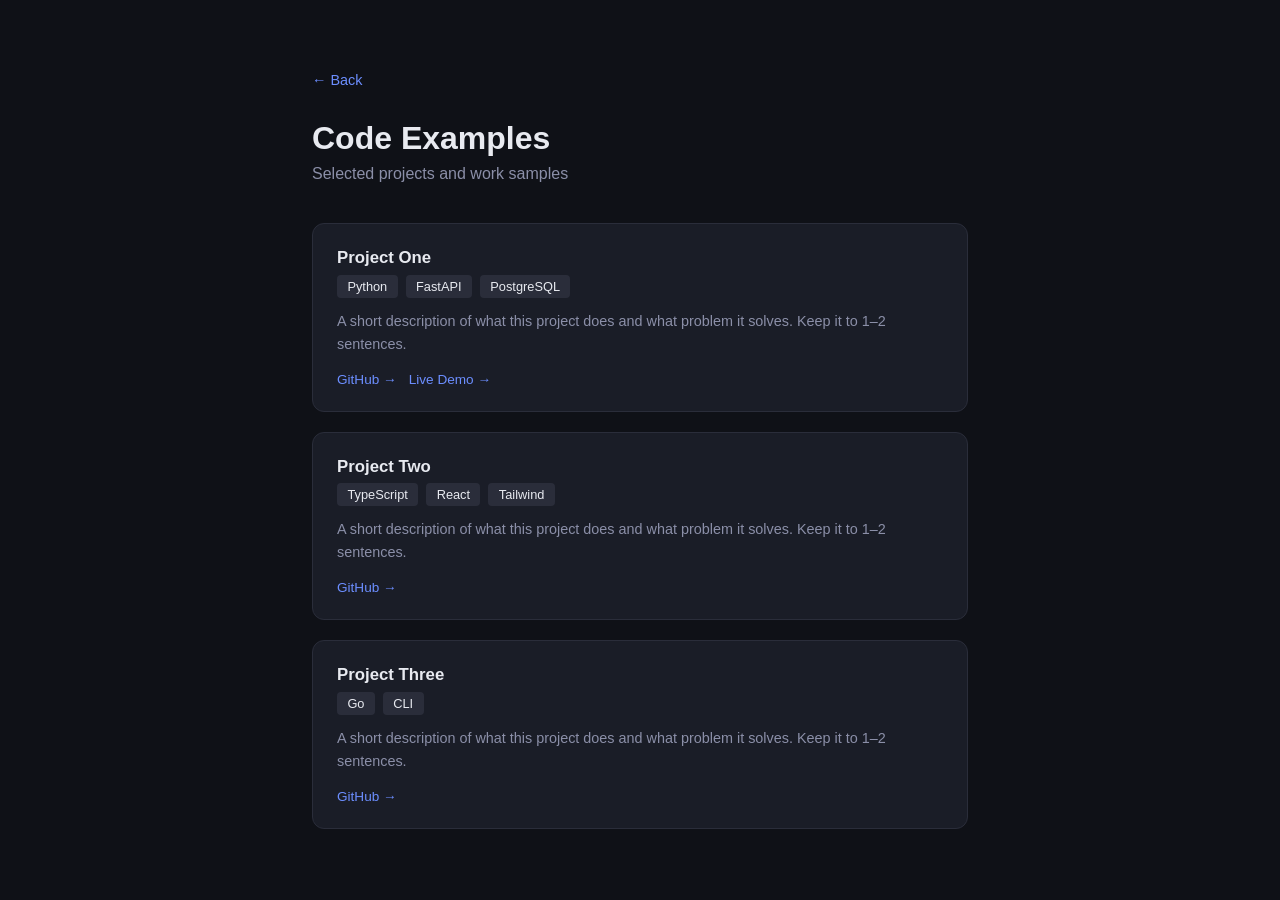
==== projects.html @ 5e96f5df "Initial GitHub Pages landing zone site" ====
<!DOCTYPE html>
<html lang="en">
<head>
  <meta charset="UTF-8" />
  <meta name="viewport" content="width=device-width, initial-scale=1.0" />
  <title>Projects – Emily</title>
  <link rel="stylesheet" href="style.css" />
</head>
<body>
  <div class="page">
    <a class="back" href="index.html">← Back</a>

    <h1>Code Examples</h1>
    <p class="subtitle">Selected projects and work samples</p>

    <div class="project-grid">
      <div class="project-card">
        <h3>Project One</h3>
        <div class="tags" style="margin-bottom: 0.75rem;">
          <span class="tag">Python</span>
          <span class="tag">FastAPI</span>
          <span class="tag">PostgreSQL</span>
        </div>
        <p>A short description of what this project does and what problem it solves. Keep it to 1–2 sentences.</p>
        <div class="project-links">
          <a href="https://github.com/emily/project-one" target="_blank" rel="noopener">GitHub →</a>
          <a href="#" target="_blank" rel="noopener">Live Demo →</a>
        </div>
      </div>

      <div class="project-card">
        <h3>Project Two</h3>
        <div class="tags" style="margin-bottom: 0.75rem;">
          <span class="tag">TypeScript</span>
          <span class="tag">React</span>
          <span class="tag">Tailwind</span>
        </div>
        <p>A short description of what this project does and what problem it solves. Keep it to 1–2 sentences.</p>
        <div class="project-links">
          <a href="https://github.com/emily/project-two" target="_blank" rel="noopener">GitHub →</a>
        </div>
      </div>

      <div class="project-card">
        <h3>Project Three</h3>
        <div class="tags" style="margin-bottom: 0.75rem;">
          <span class="tag">Go</span>
          <span class="tag">CLI</span>
        </div>
        <p>A short description of what this project does and what problem it solves. Keep it to 1–2 sentences.</p>
        <div class="project-links">
          <a href="https://github.com/emily/project-three" target="_blank" rel="noopener">GitHub →</a>
        </div>
      </div>
    </div>
  </div>
</body>
</html>
---- style.css ----
*, *::before, *::after {
  box-sizing: border-box;
  margin: 0;
  padding: 0;
}

:root {
  --bg: #0f1117;
  --surface: #1a1d27;
  --border: #2a2d3a;
  --accent: #6c8eff;
  --accent-hover: #8aa3ff;
  --text: #e8eaf0;
  --muted: #8b8fa8;
  --radius: 12px;
}

body {
  background: var(--bg);
  color: var(--text);
  font-family: -apple-system, BlinkMacSystemFont, "Segoe UI", sans-serif;
  min-height: 100vh;
  display: flex;
  align-items: center;
  justify-content: center;
  padding: 2rem;
}

main {
  max-width: 720px;
  width: 100%;
}

header {
  text-align: center;
  margin-bottom: 3rem;
}

header h1 {
  font-size: clamp(2.5rem, 6vw, 4rem);
  font-weight: 700;
  letter-spacing: -0.03em;
  background: linear-gradient(135deg, var(--text), var(--accent));
  -webkit-background-clip: text;
  -webkit-text-fill-color: transparent;
  background-clip: text;
}

.tagline {
  margin-top: 0.5rem;
  color: var(--muted);
  font-size: 1.1rem;
}

.cards {
  display: grid;
  grid-template-columns: repeat(auto-fit, minmax(180px, 1fr));
  gap: 1.25rem;
}

.card {
  background: var(--surface);
  border: 1px solid var(--border);
  border-radius: var(--radius);
  padding: 1.75rem 1.5rem;
  text-decoration: none;
  color: inherit;
  transition: border-color 0.2s, transform 0.2s, box-shadow 0.2s;
  display: flex;
  flex-direction: column;
  gap: 0.5rem;
}

.card:hover {
  border-color: var(--accent);
  transform: translateY(-3px);
  box-shadow: 0 8px 24px rgba(108, 142, 255, 0.12);
}

.card .icon {
  font-size: 1.75rem;
  line-height: 1;
}

.card h2 {
  font-size: 1.1rem;
  font-weight: 600;
  margin-top: 0.25rem;
}

.card p {
  font-size: 0.875rem;
  color: var(--muted);
  line-height: 1.5;
}

/* Shared page styles */
.page {
  max-width: 720px;
  margin: 0 auto;
  padding: 2rem;
}

.back {
  display: inline-flex;
  align-items: center;
  gap: 0.4rem;
  color: var(--accent);
  text-decoration: none;
  font-size: 0.9rem;
  margin-bottom: 2rem;
}

.back:hover { color: var(--accent-hover); }

.page h1 {
  font-size: 2rem;
  margin-bottom: 0.5rem;
}

.page .subtitle {
  color: var(--muted);
  margin-bottom: 2.5rem;
}

/* Resume styles */
.section {
  margin-bottom: 2.5rem;
}

.section h2 {
  font-size: 0.75rem;
  text-transform: uppercase;
  letter-spacing: 0.1em;
  color: var(--accent);
  margin-bottom: 1rem;
  padding-bottom: 0.5rem;
  border-bottom: 1px solid var(--border);
}

.entry {
  margin-bottom: 1.25rem;
}

.entry-header {
  display: flex;
  justify-content: space-between;
  align-items: baseline;
  flex-wrap: wrap;
  gap: 0.25rem;
}

.entry h3 {
  font-size: 1rem;
  font-weight: 600;
}

.entry .date {
  font-size: 0.8rem;
  color: var(--muted);
}

.entry .org {
  color: var(--muted);
  font-size: 0.9rem;
  margin-bottom: 0.4rem;
}

.entry ul {
  padding-left: 1.25rem;
  font-size: 0.9rem;
  line-height: 1.7;
  color: var(--muted);
}

.tags {
  display: flex;
  flex-wrap: wrap;
  gap: 0.5rem;
}

.tag {
  background: var(--border);
  border-radius: 4px;
  padding: 0.25rem 0.65rem;
  font-size: 0.8rem;
  color: var(--text);
}

/* Projects styles */
.project-grid {
  display: grid;
  gap: 1.25rem;
}

.project-card {
  background: var(--surface);
  border: 1px solid var(--border);
  border-radius: var(--radius);
  padding: 1.5rem;
}

.project-card h3 {
  font-size: 1.05rem;
  margin-bottom: 0.4rem;
}

.project-card p {
  color: var(--muted);
  font-size: 0.9rem;
  line-height: 1.6;
  margin-bottom: 1rem;
}

.project-links {
  display: flex;
  gap: 0.75rem;
}

.project-links a {
  color: var(--accent);
  text-decoration: none;
  font-size: 0.85rem;
}

.project-links a:hover { color: var(--accent-hover); }
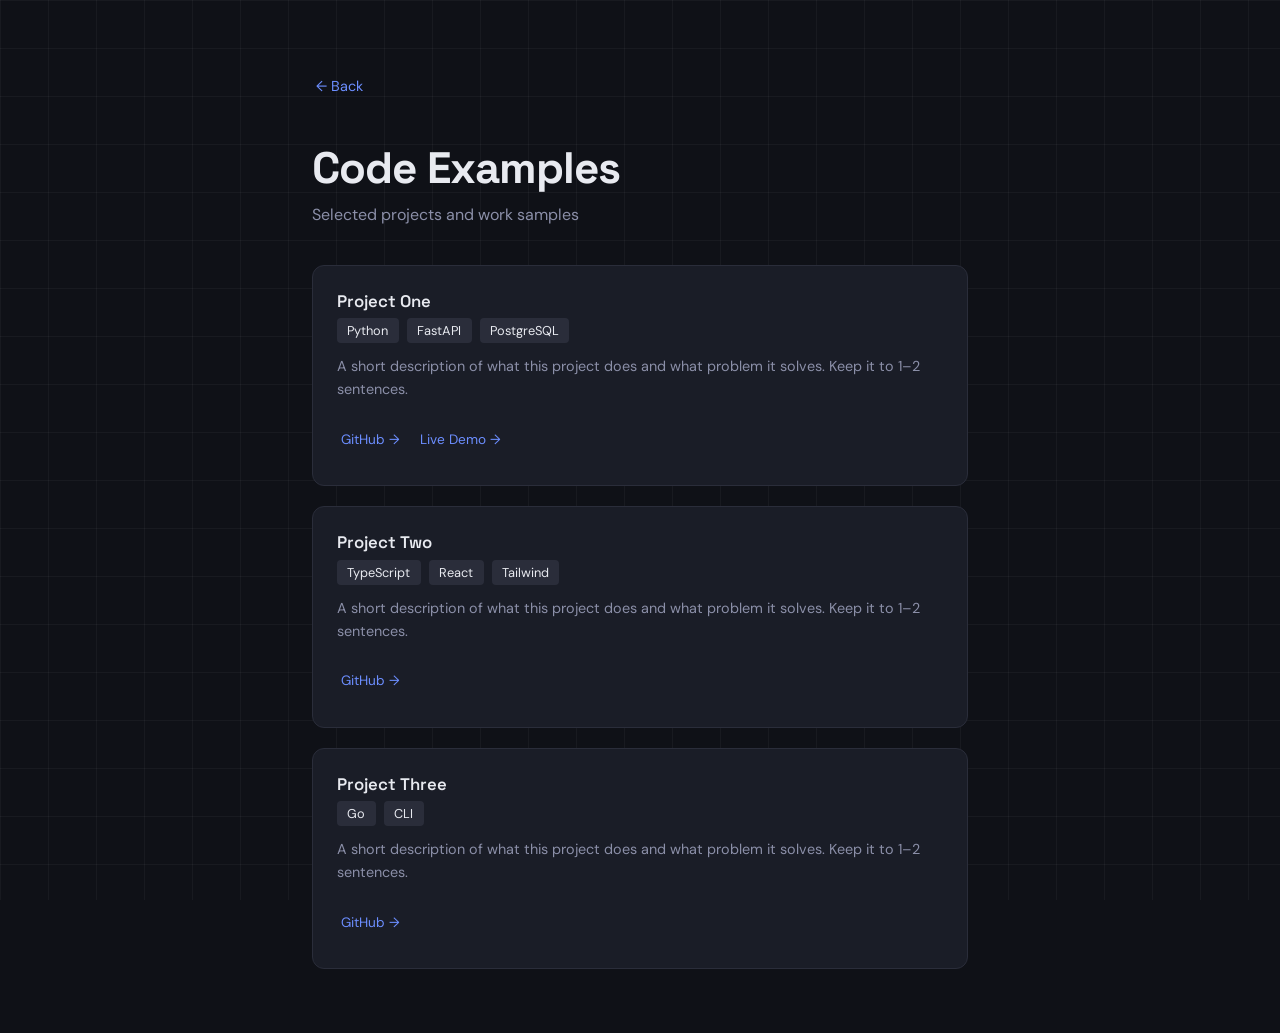
==== commit fccd5933: "Add GitHub Actions workflow for deployment, enhance HTML metadata, and update styles - Created deplo" ====
--- a/projects.html
+++ b/projects.html
@@ -3,20 +3,24 @@
 <head>
   <meta charset="UTF-8" />
   <meta name="viewport" content="width=device-width, initial-scale=1.0" />
-  <title>Projects – Emily</title>
+  <title>Projects – Emily S. Burch</title>
+  <meta name="description" content="Code examples and selected projects by Emily S. Burch — software engineer." />
+  <link rel="icon" href="data:image/svg+xml,<svg xmlns='http://www.w3.org/2000/svg' viewBox='0 0 32 32'><rect width='32' height='32' rx='6' fill='%230f1117'/><text x='16' y='23' text-anchor='middle' font-family='system-ui,sans-serif' font-size='19' font-weight='700' fill='%236c8eff'>E</text></svg>" />
+  <link rel="preconnect" href="https://fonts.googleapis.com" />
+  <link rel="preconnect" href="https://fonts.gstatic.com" crossorigin />
   <link rel="stylesheet" href="style.css" />
 </head>
 <body>
-  <div class="page">
-    <a class="back" href="index.html">← Back</a>
+  <main class="page">
+    <a class="back" href="index.html" aria-label="Back to home">← Back</a>
 
     <h1>Code Examples</h1>
     <p class="subtitle">Selected projects and work samples</p>
 
     <div class="project-grid">
       <div class="project-card">
-        <h3>Project One</h3>
-        <div class="tags" style="margin-bottom: 0.75rem;">
+        <h2>Project One</h2>
+        <div class="tags">
           <span class="tag">Python</span>
           <span class="tag">FastAPI</span>
           <span class="tag">PostgreSQL</span>
@@ -29,8 +33,8 @@
       </div>
 
       <div class="project-card">
-        <h3>Project Two</h3>
-        <div class="tags" style="margin-bottom: 0.75rem;">
+        <h2>Project Two</h2>
+        <div class="tags">
           <span class="tag">TypeScript</span>
           <span class="tag">React</span>
           <span class="tag">Tailwind</span>
@@ -42,8 +46,8 @@
       </div>
 
       <div class="project-card">
-        <h3>Project Three</h3>
-        <div class="tags" style="margin-bottom: 0.75rem;">
+        <h2>Project Three</h2>
+        <div class="tags">
           <span class="tag">Go</span>
           <span class="tag">CLI</span>
         </div>
@@ -53,6 +57,6 @@
         </div>
       </div>
     </div>
-  </div>
+  </main>
 </body>
 </html>
--- a/style.css
+++ b/style.css
@@ -1,24 +1,42 @@
+@import url('https://fonts.googleapis.com/css2?family=Space+Grotesk:wght@400;600;700&family=DM+Sans:wght@400;500&display=swap');
+
 *, *::before, *::after {
   box-sizing: border-box;
   margin: 0;
   padding: 0;
 }
 
+@keyframes fade-up {
+  from { opacity: 0; transform: translateY(10px); }
+  to   { opacity: 1; transform: translateY(0); }
+}
+
+/* Focus indicators — visible for all keyboard/assistive-tech users */
+:focus-visible {
+  outline: 2px solid var(--accent);
+  outline-offset: 3px;
+  border-radius: var(--radius-sm);
+}
+
 :root {
+  --font-heading: 'Space Grotesk', sans-serif;
+  --font-body: 'DM Sans', sans-serif;
   --bg: #0f1117;
   --surface: #1a1d27;
   --border: #2a2d3a;
   --accent: #6c8eff;
   --accent-hover: #8aa3ff;
+  --accent-glow: rgba(108, 142, 255, 0.12);
   --text: #e8eaf0;
   --muted: #8b8fa8;
   --radius: 12px;
+  --radius-sm: 4px;
 }
 
 body {
   background: var(--bg);
   color: var(--text);
-  font-family: -apple-system, BlinkMacSystemFont, "Segoe UI", sans-serif;
+  font-family: var(--font-body);
   min-height: 100vh;
   display: flex;
   align-items: center;
@@ -26,9 +44,23 @@
   padding: 2rem;
 }
 
+/* Subtle technical grid — adds depth without decoration */
+body::before {
+  content: '';
+  position: fixed;
+  inset: 0;
+  background-image:
+    linear-gradient(rgba(255, 255, 255, 0.04) 1px, transparent 1px),
+    linear-gradient(90deg, rgba(255, 255, 255, 0.04) 1px, transparent 1px);
+  background-size: 48px 48px;
+  pointer-events: none;
+  z-index: -1;
+}
+
 main {
   max-width: 720px;
   width: 100%;
+  animation: fade-up 0.45s cubic-bezier(0.25, 1, 0.5, 1) both;
 }
 
 header {
@@ -37,19 +69,22 @@
 }
 
 header h1 {
-  font-size: clamp(2.5rem, 6vw, 4rem);
+  font-family: var(--font-heading);
+  font-size: clamp(4rem, 12vw, 8rem);
   font-weight: 700;
-  letter-spacing: -0.03em;
-  background: linear-gradient(135deg, var(--text), var(--accent));
-  -webkit-background-clip: text;
-  -webkit-text-fill-color: transparent;
-  background-clip: text;
-}
-
+  letter-spacing: -0.04em;
+  line-height: 1;
+}
+
+/* Index styles */
 .tagline {
-  margin-top: 0.5rem;
-  color: var(--muted);
-  font-size: 1.1rem;
+  margin-top: 0.75rem;
+  color: var(--muted);
+  font-family: var(--font-heading);
+  font-size: 0.8rem;
+  font-weight: 400;
+  text-transform: uppercase;
+  letter-spacing: 0.18em;
 }
 
 .cards {
@@ -71,10 +106,21 @@
   gap: 0.5rem;
 }
 
-.card:hover {
+.card:hover,
+.card:focus-visible {
   border-color: var(--accent);
   transform: translateY(-3px);
-  box-shadow: 0 8px 24px rgba(108, 142, 255, 0.12);
+  box-shadow: 0 8px 24px var(--accent-glow);
+}
+
+.card:active {
+  transform: translateY(-1px);
+  box-shadow: 0 3px 10px var(--accent-glow);
+  transition-duration: 0.1s;
+}
+
+.card:focus-visible {
+  outline-offset: 2px;
 }
 
 .card .icon {
@@ -83,6 +129,7 @@
 }
 
 .card h2 {
+  font-family: var(--font-heading);
   font-size: 1.1rem;
   font-weight: 600;
   margin-top: 0.25rem;
@@ -99,6 +146,7 @@
   max-width: 720px;
   margin: 0 auto;
   padding: 2rem;
+  align-self: flex-start; /* Anchor to top; don't float on tall viewports */
 }
 
 .back {
@@ -109,12 +157,21 @@
   text-decoration: none;
   font-size: 0.9rem;
   margin-bottom: 2rem;
-}
-
-.back:hover { color: var(--accent-hover); }
+  min-height: 44px;
+  padding-inline: 0.25rem;
+  transition: color 0.2s, transform 0.2s;
+}
+
+.back:hover {
+  color: var(--accent-hover);
+  transform: translateX(-3px);
+}
 
 .page h1 {
-  font-size: 2rem;
+  font-family: var(--font-heading);
+  font-size: clamp(2rem, 4vw, 2.75rem);
+  font-weight: 700;
+  letter-spacing: -0.02em;
   margin-bottom: 0.5rem;
 }
 
@@ -123,13 +180,49 @@
   margin-bottom: 2.5rem;
 }
 
+.page .subtitle a {
+  color: var(--accent);
+  text-decoration: none;
+  transition: color 0.2s;
+}
+
+.page .subtitle a:hover {
+  color: var(--accent-hover);
+}
+
 /* Resume styles */
+.section-body {
+  font-size: 0.95rem;
+  line-height: 1.7;
+  color: var(--muted);
+  overflow-wrap: break-word;
+}
+
+.skill-list {
+  display: flex;
+  flex-direction: column;
+  gap: 0.6rem;
+}
+
+.skill-row {
+  display: flex;
+  gap: 0.75rem;
+  flex-wrap: wrap;
+  align-items: baseline;
+}
+
+.skill-label {
+  font-size: 0.85rem;
+  color: var(--muted);
+  min-width: 200px;
+}
+
 .section {
   margin-bottom: 2.5rem;
 }
 
 .section h2 {
-  font-size: 0.75rem;
+  font-size: 0.8rem;
   text-transform: uppercase;
   letter-spacing: 0.1em;
   color: var(--accent);
@@ -171,6 +264,7 @@
   font-size: 0.9rem;
   line-height: 1.7;
   color: var(--muted);
+  overflow-wrap: break-word;
 }
 
 .tags {
@@ -181,7 +275,7 @@
 
 .tag {
   background: var(--border);
-  border-radius: 4px;
+  border-radius: var(--radius-sm);
   padding: 0.25rem 0.65rem;
   font-size: 0.8rem;
   color: var(--text);
@@ -198,11 +292,22 @@
   border: 1px solid var(--border);
   border-radius: var(--radius);
   padding: 1.5rem;
-}
-
-.project-card h3 {
+  transition: border-color 0.2s;
+}
+
+.project-card:hover {
+  border-color: var(--muted);
+}
+
+.project-card h2 {
+  font-family: var(--font-heading);
   font-size: 1.05rem;
+  font-weight: 600;
   margin-bottom: 0.4rem;
+}
+
+.project-card .tags {
+  margin-bottom: 0.75rem;
 }
 
 .project-card p {
@@ -210,6 +315,7 @@
   font-size: 0.9rem;
   line-height: 1.6;
   margin-bottom: 1rem;
+  overflow-wrap: break-word;
 }
 
 .project-links {
@@ -221,6 +327,115 @@
   color: var(--accent);
   text-decoration: none;
   font-size: 0.85rem;
+  padding: 0.5rem 0.25rem;
+  min-height: 44px;
+  display: inline-flex;
+  align-items: center;
+  transition: color 0.2s;
 }
 
 .project-links a:hover { color: var(--accent-hover); }
+
+/* Respect reduced-motion preference */
+@media (prefers-reduced-motion: reduce) {
+  main {
+    animation: none;
+  }
+
+  .card {
+    transition: border-color 0.2s;
+  }
+
+  .card:hover,
+  .card:focus-visible {
+    transform: none;
+  }
+
+  .card:active {
+    transform: none;
+  }
+
+  .back:hover {
+    transform: none;
+  }
+}
+
+/* Mobile — tighten spacing once content naturally fills narrow viewports */
+@media (max-width: 560px) {
+  body {
+    padding: 1.25rem;
+  }
+
+  .page {
+    padding: 1.25rem;
+  }
+
+  .skill-label {
+    min-width: 130px;
+    font-size: 0.8rem;
+  }
+}
+
+/* Print — resume should be readable on paper */
+@media print {
+  :root {
+    --bg: white;
+    --surface: white;
+    --border: #ccc;
+    --text: #111;
+    --muted: #444;
+    --accent: #333;
+    --accent-hover: #333;
+  }
+
+  body {
+    display: block;
+    padding: 0;
+    min-height: auto;
+    font-size: 10.5pt;
+    background: white;
+    color: #111;
+  }
+
+  body::before {
+    display: none;
+  }
+
+  .page {
+    max-width: none;
+    padding: 0.6in 0.75in;
+    margin: 0;
+  }
+
+  .back {
+    display: none;
+  }
+
+  /* Remove decorative chrome */
+  .card,
+  .project-card {
+    box-shadow: none;
+    border-color: #ddd;
+  }
+
+  /* Avoid splitting entries across pages */
+  .entry {
+    break-inside: avoid;
+  }
+
+  .section {
+    break-inside: avoid;
+  }
+
+  /* Links: show href for external links, suppress for tel/mailto */
+  a[href^="http"]::after {
+    content: " (" attr(href) ")";
+    font-size: 0.8em;
+    color: #555;
+  }
+
+  a[href^="tel"]::after,
+  a[href^="mailto"]::after {
+    content: none;
+  }
+}
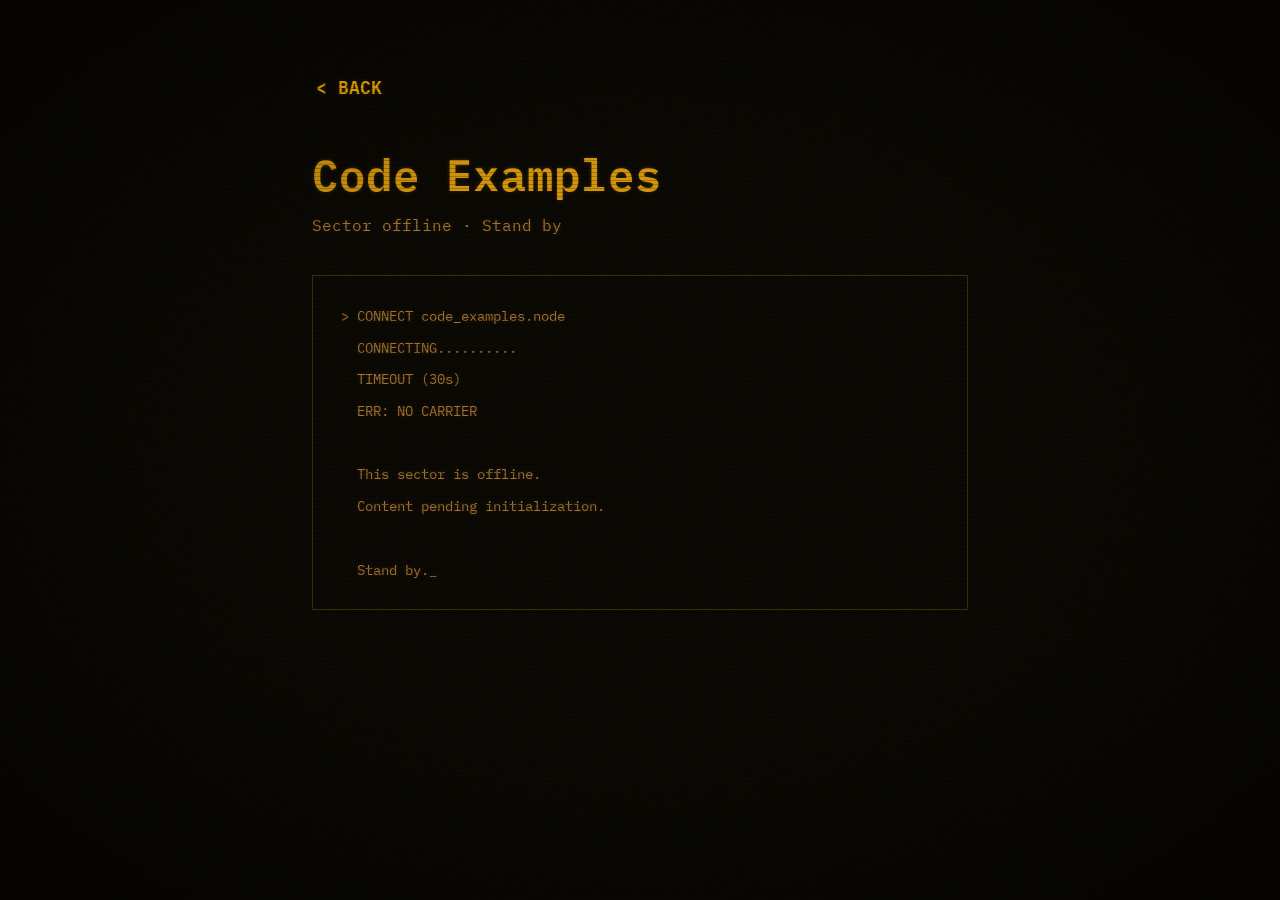
==== commit 149a8525: "Redesign site with CRT terminal aesthetic and harden for production - Replace Space Grotesk/DM Sans " ====
--- a/projects.html
+++ b/projects.html
@@ -5,58 +5,27 @@
   <meta name="viewport" content="width=device-width, initial-scale=1.0" />
   <title>Projects – Emily S. Burch</title>
   <meta name="description" content="Code examples and selected projects by Emily S. Burch — software engineer." />
-  <link rel="icon" href="data:image/svg+xml,<svg xmlns='http://www.w3.org/2000/svg' viewBox='0 0 32 32'><rect width='32' height='32' rx='6' fill='%230f1117'/><text x='16' y='23' text-anchor='middle' font-family='system-ui,sans-serif' font-size='19' font-weight='700' fill='%236c8eff'>E</text></svg>" />
+  <link rel="icon" href="data:image/svg+xml,<svg xmlns='http://www.w3.org/2000/svg' viewBox='0 0 32 32'><rect width='32' height='32' rx='0' fill='%23080600'/><text x='16' y='23' text-anchor='middle' font-family='monospace' font-size='19' font-weight='700' fill='%23ffb300'>E</text></svg>" />
   <link rel="preconnect" href="https://fonts.googleapis.com" />
   <link rel="preconnect" href="https://fonts.gstatic.com" crossorigin />
   <link rel="stylesheet" href="style.css" />
 </head>
 <body>
   <main class="page">
-    <a class="back" href="index.html" aria-label="Back to home">← Back</a>
+    <a class="back" href="index.html" aria-label="Back to home">&lt; BACK</a>
 
     <h1>Code Examples</h1>
-    <p class="subtitle">Selected projects and work samples</p>
+    <p class="subtitle">Sector offline &middot; Stand by</p>
 
-    <div class="project-grid">
-      <div class="project-card">
-        <h2>Project One</h2>
-        <div class="tags">
-          <span class="tag">Python</span>
-          <span class="tag">FastAPI</span>
-          <span class="tag">PostgreSQL</span>
-        </div>
-        <p>A short description of what this project does and what problem it solves. Keep it to 1–2 sentences.</p>
-        <div class="project-links">
-          <a href="https://github.com/emily/project-one" target="_blank" rel="noopener">GitHub →</a>
-          <a href="#" target="_blank" rel="noopener">Live Demo →</a>
-        </div>
-      </div>
+    <pre class="terminal-log">&gt; CONNECT code_examples.node
+  CONNECTING..........
+  TIMEOUT (30s)
+  ERR: NO CARRIER
 
-      <div class="project-card">
-        <h2>Project Two</h2>
-        <div class="tags">
-          <span class="tag">TypeScript</span>
-          <span class="tag">React</span>
-          <span class="tag">Tailwind</span>
-        </div>
-        <p>A short description of what this project does and what problem it solves. Keep it to 1–2 sentences.</p>
-        <div class="project-links">
-          <a href="https://github.com/emily/project-two" target="_blank" rel="noopener">GitHub →</a>
-        </div>
-      </div>
+  This sector is offline.
+  Content pending initialization.
 
-      <div class="project-card">
-        <h2>Project Three</h2>
-        <div class="tags">
-          <span class="tag">Go</span>
-          <span class="tag">CLI</span>
-        </div>
-        <p>A short description of what this project does and what problem it solves. Keep it to 1–2 sentences.</p>
-        <div class="project-links">
-          <a href="https://github.com/emily/project-three" target="_blank" rel="noopener">GitHub →</a>
-        </div>
-      </div>
-    </div>
+  Stand by._</pre>
   </main>
 </body>
 </html>
--- a/style.css
+++ b/style.css
@@ -1,4 +1,4 @@
-@import url('https://fonts.googleapis.com/css2?family=Space+Grotesk:wght@400;600;700&family=DM+Sans:wght@400;500&display=swap');
+@import url('https://fonts.googleapis.com/css2?family=IBM+Plex+Mono:wght@400;600;700&display=swap');
 
 *, *::before, *::after {
   box-sizing: border-box;
@@ -9,6 +9,22 @@
 @keyframes fade-up {
   from { opacity: 0; transform: translateY(10px); }
   to   { opacity: 1; transform: translateY(0); }
+}
+
+@keyframes blink {
+  0%, 100% { opacity: 1; }
+  50%       { opacity: 0; }
+}
+
+/* Subtle phosphor flicker — analog refresh irregularity */
+@keyframes flicker {
+  0%   { opacity: 1; }
+  2%   { opacity: 0.96; }
+  4%   { opacity: 1; }
+  52%  { opacity: 1; }
+  54%  { opacity: 0.97; }
+  56%  { opacity: 1; }
+  100% { opacity: 1; }
 }
 
 /* Focus indicators — visible for all keyboard/assistive-tech users */
@@ -19,22 +35,22 @@
 }
 
 :root {
-  --font-heading: 'Space Grotesk', sans-serif;
-  --font-body: 'DM Sans', sans-serif;
-  --bg: #0f1117;
-  --surface: #1a1d27;
-  --border: #2a2d3a;
-  --accent: #6c8eff;
-  --accent-hover: #8aa3ff;
-  --accent-glow: rgba(108, 142, 255, 0.12);
-  --text: #e8eaf0;
-  --muted: #8b8fa8;
-  --radius: 12px;
-  --radius-sm: 4px;
+  --font-heading: 'IBM Plex Mono', 'Courier New', monospace;
+  --font-body: 'IBM Plex Mono', 'Courier New', monospace;
+  --bg: #080600;
+  --surface: #0d0a00;
+  --border: #3a2c00;
+  --accent: #ffb300;
+  --accent-hover: #ffc840;
+  --accent-glow: rgba(255, 179, 0, 0.2);
+  --text: #d4940a;
+  --muted: #a07030;
+  --radius: 0px;
+  --radius-sm: 0px;
 }
 
 body {
-  background: var(--bg);
+  background-color: var(--bg);
   color: var(--text);
   font-family: var(--font-body);
   min-height: 100vh;
@@ -42,19 +58,37 @@
   align-items: center;
   justify-content: center;
   padding: 2rem;
-}
-
-/* Subtle technical grid — adds depth without decoration */
+  /* Global phosphor bloom — all text has slight amber glow like lit phosphor */
+  text-shadow: 0 0 4px rgba(255, 179, 0, 0.2);
+}
+
+/* CRT scanlines — horizontal raster lines of a phosphor display */
 body::before {
   content: '';
   position: fixed;
   inset: 0;
-  background-image:
-    linear-gradient(rgba(255, 255, 255, 0.04) 1px, transparent 1px),
-    linear-gradient(90deg, rgba(255, 255, 255, 0.04) 1px, transparent 1px);
-  background-size: 48px 48px;
+  background: repeating-linear-gradient(
+    0deg,
+    transparent,
+    transparent 3px,
+    rgba(0, 0, 0, 0.22) 3px,
+    rgba(0, 0, 0, 0.22) 4px
+  );
   pointer-events: none;
-  z-index: -1;
+  z-index: 9999;
+}
+
+/* CRT vignette + phosphor noise — screen darker at edges, slight grain */
+body::after {
+  content: '';
+  position: fixed;
+  inset: 0;
+  background:
+    radial-gradient(ellipse at center, transparent 45%, rgba(0, 0, 0, 0.75) 100%),
+    url("data:image/svg+xml,%3Csvg xmlns='http://www.w3.org/2000/svg' width='200' height='200'%3E%3Cfilter id='n'%3E%3CfeTurbulence type='fractalNoise' baseFrequency='0.85' numOctaves='4' stitchTiles='stitch'/%3E%3C/filter%3E%3Crect width='200' height='200' filter='url(%23n)' opacity='0.08'/%3E%3C/svg%3E");
+  pointer-events: none;
+  z-index: 9998;
+  opacity: 0.6;
 }
 
 main {
@@ -63,6 +97,13 @@
   animation: fade-up 0.45s cubic-bezier(0.25, 1, 0.5, 1) both;
 }
 
+/* Flicker only on the landing page — resume is a document, not a terminal session */
+main.flicker {
+  animation:
+    fade-up 0.45s cubic-bezier(0.25, 1, 0.5, 1) both,
+    flicker 9s 0.5s linear infinite;
+}
+
 header {
   text-align: center;
   margin-bottom: 3rem;
@@ -72,8 +113,27 @@
   font-family: var(--font-heading);
   font-size: clamp(4rem, 12vw, 8rem);
   font-weight: 700;
-  letter-spacing: -0.04em;
+  letter-spacing: 0.04em;
   line-height: 1;
+  color: var(--accent);
+  text-shadow:
+    0 0 10px rgba(255, 179, 0, 0.9),
+    0 0 30px rgba(255, 179, 0, 0.5),
+    0 0 70px rgba(255, 179, 0, 0.2);
+}
+
+/* Terminal prompt prefix */
+header h1::before {
+  content: '> ';
+  color: var(--accent);
+  opacity: 0.45;
+}
+
+/* Blinking cursor — stops after 5 blinks then stays solid, like a real terminal */
+header h1::after {
+  content: '_';
+  animation: blink 1.2s step-end 5;
+  animation-fill-mode: forwards;
 }
 
 /* Index styles */
@@ -88,8 +148,8 @@
 }
 
 .cards {
-  display: grid;
-  grid-template-columns: repeat(auto-fit, minmax(180px, 1fr));
+  display: flex;
+  flex-direction: column;
   gap: 1.25rem;
 }
 
@@ -100,7 +160,7 @@
   padding: 1.75rem 1.5rem;
   text-decoration: none;
   color: inherit;
-  transition: border-color 0.2s, transform 0.2s, box-shadow 0.2s;
+  transition: border-color 0.15s, box-shadow 0.15s;
   display: flex;
   flex-direction: column;
   gap: 0.5rem;
@@ -108,24 +168,69 @@
 
 .card:hover,
 .card:focus-visible {
+  background: var(--accent);
+  color: var(--bg);
   border-color: var(--accent);
-  transform: translateY(-3px);
-  box-shadow: 0 8px 24px var(--accent-glow);
+  box-shadow: none;
+  text-shadow: none;
+}
+
+.card:hover .icon,
+.card:focus-visible .icon {
+  color: var(--bg);
+}
+
+.card:hover p,
+.card:focus-visible p {
+  color: var(--bg);
+  opacity: 0.75;
 }
 
 .card:active {
-  transform: translateY(-1px);
-  box-shadow: 0 3px 10px var(--accent-glow);
-  transition-duration: 0.1s;
+  background: var(--accent-hover);
+  transition-duration: 0.05s;
 }
 
 .card:focus-visible {
   outline-offset: 2px;
 }
 
+/* Offline / unavailable card variant */
+.card--offline {
+  opacity: 0.6;
+}
+
+.card--offline:hover,
+.card--offline:focus-visible {
+  background: var(--surface);
+  color: inherit;
+  border-color: var(--muted);
+  box-shadow: none;
+  text-shadow: inherit;
+}
+
+.card--offline:hover .icon,
+.card--offline:focus-visible .icon {
+  color: var(--accent);
+}
+
+.card--offline:hover p,
+.card--offline:focus-visible p {
+  color: var(--muted);
+  opacity: 1;
+}
+
 .card .icon {
-  font-size: 1.75rem;
+  font-size: 1rem;
   line-height: 1;
+  color: var(--accent);
+  letter-spacing: 0;
+}
+
+/* Terminal selection prompt before menu items */
+.card .icon::before {
+  content: '> ';
+  opacity: 0.6;
 }
 
 .card h2 {
@@ -155,23 +260,23 @@
   gap: 0.4rem;
   color: var(--accent);
   text-decoration: none;
-  font-size: 0.9rem;
+  font-size: 1.1rem;
+  font-weight: 600;
   margin-bottom: 2rem;
   min-height: 44px;
   padding-inline: 0.25rem;
-  transition: color 0.2s, transform 0.2s;
+  transition: color 0.15s;
 }
 
 .back:hover {
   color: var(--accent-hover);
-  transform: translateX(-3px);
 }
 
 .page h1 {
   font-family: var(--font-heading);
   font-size: clamp(2rem, 4vw, 2.75rem);
-  font-weight: 700;
-  letter-spacing: -0.02em;
+  font-weight: 600;
+  letter-spacing: 0.02em;
   margin-bottom: 0.5rem;
 }
 
@@ -183,7 +288,9 @@
 .page .subtitle a {
   color: var(--accent);
   text-decoration: none;
-  transition: color 0.2s;
+  transition: color 0.15s;
+  padding-block: 0.2rem; /* increase tap target on mobile */
+  display: inline-block;
 }
 
 .page .subtitle a:hover {
@@ -217,6 +324,11 @@
   min-width: 200px;
 }
 
+.skill-row > span:not(.skill-label) {
+  overflow-wrap: break-word;
+  min-width: 0;
+}
+
 .section {
   margin-bottom: 2.5rem;
 }
@@ -229,6 +341,13 @@
   margin-bottom: 1rem;
   padding-bottom: 0.5rem;
   border-bottom: 1px solid var(--border);
+  text-shadow: 0 0 8px rgba(255, 179, 0, 0.4);
+}
+
+/* Terminal comment prefix on section labels */
+.section h2::before {
+  content: '// ';
+  opacity: 0.5;
 }
 
 .entry {
@@ -246,6 +365,8 @@
 .entry h3 {
   font-size: 1rem;
   font-weight: 600;
+  min-width: 0;
+  overflow-wrap: break-word;
 }
 
 .entry .date {
@@ -253,18 +374,43 @@
   color: var(--muted);
 }
 
+/* Bracketed dates — terminal timestamp style */
+.entry .date::before { content: '['; }
+.entry .date::after  { content: ']'; }
+
 .entry .org {
   color: var(--muted);
   font-size: 0.9rem;
   margin-bottom: 0.4rem;
 }
 
+/* @ prefix on org/location — like a handle or address */
+.entry .org::before {
+  content: '@ ';
+  color: var(--accent);
+  opacity: 0.7;
+}
+
 .entry ul {
-  padding-left: 1.25rem;
+  padding-left: 1.5rem;
   font-size: 0.9rem;
   line-height: 1.7;
   color: var(--muted);
   overflow-wrap: break-word;
+  list-style: none;
+}
+
+/* Terminal prompt character as list bullet */
+.entry ul li {
+  position: relative;
+}
+
+.entry ul li::before {
+  content: '>';
+  position: absolute;
+  left: -1.25rem;
+  color: var(--accent);
+  opacity: 0.6;
 }
 
 .tags {
@@ -281,6 +427,18 @@
   color: var(--text);
 }
 
+/* Terminal session log — offline / status pages */
+.terminal-log {
+  font-family: var(--font-body);
+  font-size: 0.9rem;
+  line-height: 2.2;
+  color: var(--muted);
+  border: 1px solid var(--border);
+  padding: 1.5rem 1.75rem;
+  overflow-x: auto;
+  white-space: pre;
+}
+
 /* Projects styles */
 .project-grid {
   display: grid;
@@ -292,11 +450,12 @@
   border: 1px solid var(--border);
   border-radius: var(--radius);
   padding: 1.5rem;
-  transition: border-color 0.2s;
+  transition: border-color 0.15s, box-shadow 0.15s;
 }
 
 .project-card:hover {
-  border-color: var(--muted);
+  border-color: var(--accent);
+  box-shadow: 0 0 14px var(--accent-glow);
 }
 
 .project-card h2 {
@@ -331,32 +490,37 @@
   min-height: 44px;
   display: inline-flex;
   align-items: center;
-  transition: color 0.2s;
+  transition: color 0.15s;
 }
 
 .project-links a:hover { color: var(--accent-hover); }
 
 /* Respect reduced-motion preference */
 @media (prefers-reduced-motion: reduce) {
-  main {
+  main,
+  main.flicker {
     animation: none;
   }
 
+  header h1::after {
+    animation: none;
+  }
+
   .card {
-    transition: border-color 0.2s;
-  }
-
-  .card:hover,
-  .card:focus-visible {
-    transform: none;
-  }
-
-  .card:active {
-    transform: none;
-  }
-
-  .back:hover {
-    transform: none;
+    transition: border-color 0.15s;
+  }
+
+  .project-card {
+    transition: border-color 0.15s;
+  }
+
+  .project-card:hover {
+    box-shadow: none;
+  }
+
+  .back,
+  .project-links a {
+    transition: color 0.15s;
   }
 }
 
@@ -397,8 +561,14 @@
     color: #111;
   }
 
-  body::before {
+  body::before,
+  body::after {
     display: none;
+  }
+
+  * {
+    text-shadow: none !important;
+    animation: none !important;
   }
 
   .page {
@@ -427,6 +597,29 @@
     break-inside: avoid;
   }
 
+  /* Suppress terminal chrome decorations in print */
+  .section h2::before,
+  .entry .org::before,
+  .entry ul li::before,
+  .card .icon::before {
+    content: none;
+  }
+
+  .entry .date::before,
+  .entry .date::after {
+    content: none;
+  }
+
+  /* Restore standard list style for print */
+  .entry ul {
+    list-style: disc;
+    padding-left: 1.25rem;
+  }
+
+  .entry ul li::before {
+    display: none;
+  }
+
   /* Links: show href for external links, suppress for tel/mailto */
   a[href^="http"]::after {
     content: " (" attr(href) ")";
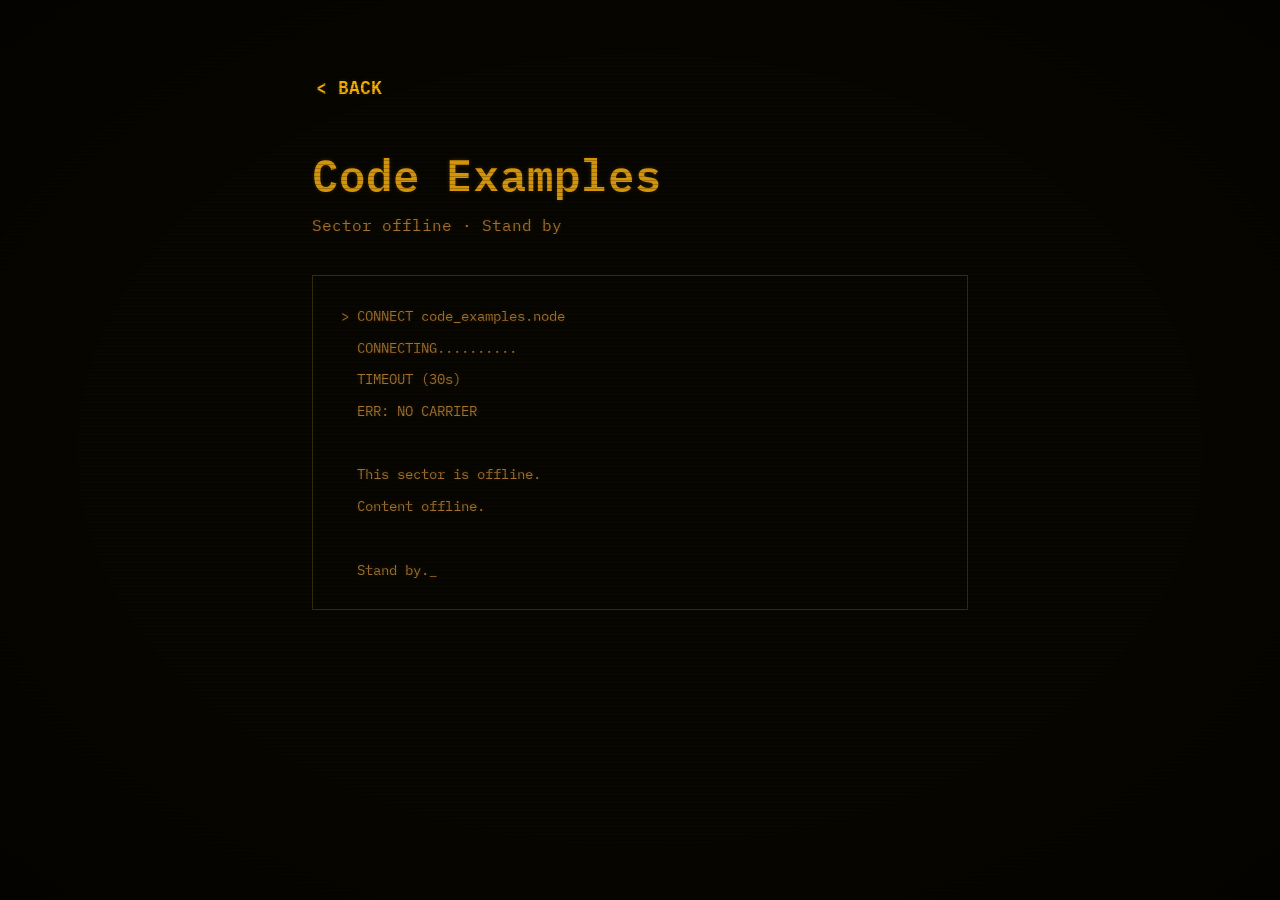
==== commit 425880dd: "Add resume generation script, update deployment workflow, and enhance HTML structure" ====
--- a/projects.html
+++ b/projects.html
@@ -3,15 +3,19 @@
 <head>
   <meta charset="UTF-8" />
   <meta name="viewport" content="width=device-width, initial-scale=1.0" />
+  <meta name="format-detection" content="telephone=no" />
   <title>Projects – Emily S. Burch</title>
   <meta name="description" content="Code examples and selected projects by Emily S. Burch — software engineer." />
-  <link rel="icon" href="data:image/svg+xml,<svg xmlns='http://www.w3.org/2000/svg' viewBox='0 0 32 32'><rect width='32' height='32' rx='0' fill='%23080600'/><text x='16' y='23' text-anchor='middle' font-family='monospace' font-size='19' font-weight='700' fill='%23ffb300'>E</text></svg>" />
+  <link rel="icon" href="data:image/svg+xml,%3Csvg xmlns='http://www.w3.org/2000/svg' viewBox='0 0 32 32'%3E%3Crect width='32' height='32' rx='0' fill='%23080600'/%3E%3Ctext x='16' y='23' text-anchor='middle' font-family='monospace' font-size='19' font-weight='700' fill='%23ffb300'%3EE%3C/text%3E%3C/svg%3E" />
+  <meta name="theme-color" content="#080600" />
   <link rel="preconnect" href="https://fonts.googleapis.com" />
   <link rel="preconnect" href="https://fonts.gstatic.com" crossorigin />
+  <link rel="stylesheet" href="https://fonts.googleapis.com/css2?family=IBM+Plex+Mono:wght@400;600;700&display=swap" />
   <link rel="stylesheet" href="style.css" />
 </head>
 <body>
-  <main class="page">
+  <a class="skip-link" href="#main-content">Skip to content</a>
+  <main class="page" id="main-content" tabindex="-1">
     <a class="back" href="index.html" aria-label="Back to home">&lt; BACK</a>
 
     <h1>Code Examples</h1>
@@ -23,7 +27,7 @@
   ERR: NO CARRIER
 
   This sector is offline.
-  Content pending initialization.
+  Content offline.
 
   Stand by._</pre>
   </main>
--- a/style.css
+++ b/style.css
@@ -1,5 +1,3 @@
-@import url('https://fonts.googleapis.com/css2?family=IBM+Plex+Mono:wght@400;600;700&display=swap');
-
 *, *::before, *::after {
   box-sizing: border-box;
   margin: 0;
@@ -25,6 +23,27 @@
   54%  { opacity: 0.97; }
   56%  { opacity: 1; }
   100% { opacity: 1; }
+}
+
+/* Skip-to-content link — visible on keyboard focus, hidden otherwise */
+.skip-link {
+  position: absolute;
+  top: -100%;
+  left: 0;
+  padding: 0.5rem 1.25rem;
+  background: var(--accent);
+  color: var(--bg);
+  font-family: var(--font-heading);
+  font-size: 0.85rem;
+  font-weight: 700;
+  letter-spacing: 0.05em;
+  text-decoration: none;
+  text-transform: uppercase;
+  z-index: 10000;
+}
+
+.skip-link:focus {
+  top: 0;
 }
 
 /* Focus indicators — visible for all keyboard/assistive-tech users */
@@ -78,22 +97,20 @@
   z-index: 9999;
 }
 
-/* CRT vignette + phosphor noise — screen darker at edges, slight grain */
+/* CRT vignette — screen darker at edges */
 body::after {
   content: '';
   position: fixed;
   inset: 0;
-  background:
-    radial-gradient(ellipse at center, transparent 45%, rgba(0, 0, 0, 0.75) 100%),
-    url("data:image/svg+xml,%3Csvg xmlns='http://www.w3.org/2000/svg' width='200' height='200'%3E%3Cfilter id='n'%3E%3CfeTurbulence type='fractalNoise' baseFrequency='0.85' numOctaves='4' stitchTiles='stitch'/%3E%3C/filter%3E%3Crect width='200' height='200' filter='url(%23n)' opacity='0.08'/%3E%3C/svg%3E");
+  background: radial-gradient(ellipse at center, transparent 62%, rgba(0, 0, 0, 0.4) 100%);
   pointer-events: none;
   z-index: 9998;
-  opacity: 0.6;
 }
 
 main {
   max-width: 720px;
   width: 100%;
+  will-change: opacity, transform;
   animation: fade-up 0.45s cubic-bezier(0.25, 1, 0.5, 1) both;
 }
 
@@ -111,7 +128,7 @@
 
 header h1 {
   font-family: var(--font-heading);
-  font-size: clamp(4rem, 12vw, 8rem);
+  font-size: clamp(3rem, 12vw, 8rem);
   font-weight: 700;
   letter-spacing: 0.04em;
   line-height: 1;
@@ -134,6 +151,21 @@
   content: '_';
   animation: blink 1.2s step-end 5;
   animation-fill-mode: forwards;
+}
+
+/* Surname hidden on narrow viewports — first name fills the hero at large size */
+.name-suffix {
+  display: none;
+}
+
+@media (min-width: 640px) {
+  header h1 {
+    font-size: clamp(2rem, 5.5vw, 3.5rem);
+  }
+
+  .name-suffix {
+    display: inline;
+  }
 }
 
 /* Index styles */
@@ -175,10 +207,6 @@
   text-shadow: none;
 }
 
-.card:hover .icon,
-.card:focus-visible .icon {
-  color: var(--bg);
-}
 
 .card:hover p,
 .card:focus-visible p {
@@ -186,6 +214,8 @@
   opacity: 0.75;
 }
 
+
+
 .card:active {
   background: var(--accent-hover);
   transition-duration: 0.05s;
@@ -195,9 +225,13 @@
   outline-offset: 2px;
 }
 
-/* Offline / unavailable card variant */
+/* Offline / unavailable card variant — dimmed via color, not opacity, to preserve contrast */
 .card--offline {
-  opacity: 0.6;
+  border-color: rgba(58, 44, 0, 0.55); /* border fades without dragging down text contrast */
+}
+
+.card--offline h2 {
+  color: var(--muted); /* match body copy level rather than full accent/text brightness */
 }
 
 .card--offline:hover,
@@ -209,28 +243,10 @@
   text-shadow: inherit;
 }
 
-.card--offline:hover .icon,
-.card--offline:focus-visible .icon {
-  color: var(--accent);
-}
-
 .card--offline:hover p,
 .card--offline:focus-visible p {
   color: var(--muted);
   opacity: 1;
-}
-
-.card .icon {
-  font-size: 1rem;
-  line-height: 1;
-  color: var(--accent);
-  letter-spacing: 0;
-}
-
-/* Terminal selection prompt before menu items */
-.card .icon::before {
-  content: '> ';
-  opacity: 0.6;
 }
 
 .card h2 {
@@ -244,6 +260,7 @@
   font-size: 0.875rem;
   color: var(--muted);
   line-height: 1.5;
+  overflow-wrap: break-word;
 }
 
 /* Shared page styles */
@@ -289,7 +306,7 @@
   color: var(--accent);
   text-decoration: none;
   transition: color 0.15s;
-  padding-block: 0.2rem; /* increase tap target on mobile */
+  padding-block: 0.75rem; /* 44px minimum touch target */
   display: inline-block;
 }
 
@@ -436,7 +453,8 @@
   border: 1px solid var(--border);
   padding: 1.5rem 1.75rem;
   overflow-x: auto;
-  white-space: pre;
+  white-space: pre-wrap;
+  word-break: break-word;
 }
 
 /* Projects styles */
@@ -495,6 +513,47 @@
 
 .project-links a:hover { color: var(--accent-hover); }
 
+/* Resume page — body copy in sans-serif; terminal chrome stays monospace */
+.section-body,
+.entry ul,
+.skill-row > span:not(.skill-label) {
+  font-family: 'IBM Plex Sans', sans-serif;
+}
+
+/* Resume page — back/print action bar */
+.page-actions {
+  display: flex;
+  align-items: center;
+  justify-content: space-between;
+  margin-bottom: 2rem;
+}
+
+.page-actions .back {
+  margin-bottom: 0;
+}
+
+.print-btn {
+  display: inline-flex;
+  align-items: center;
+  gap: 0.4rem;
+  background: none;
+  border: 1px solid var(--accent);
+  color: var(--accent);
+  font-family: var(--font-heading);
+  font-size: 0.85rem;
+  font-weight: 600;
+  letter-spacing: 0.05em;
+  padding: 0.35rem 0.75rem;
+  cursor: pointer;
+  transition: background 0.15s, color 0.15s;
+  text-transform: uppercase;
+}
+
+.print-btn:hover {
+  background: var(--accent);
+  color: var(--bg);
+}
+
 /* Respect reduced-motion preference */
 @media (prefers-reduced-motion: reduce) {
   main,
@@ -541,6 +600,16 @@
 }
 
 /* Print — resume should be readable on paper */
+@page {
+  margin: 0.5in 0.75in;
+  @top-left      { content: ""; }
+  @top-center    { content: ""; }
+  @top-right     { content: ""; }
+  @bottom-left   { content: ""; }
+  @bottom-center { content: ""; }
+  @bottom-right  { content: ""; }
+}
+
 @media print {
   :root {
     --bg: white;
@@ -573,12 +642,19 @@
 
   .page {
     max-width: none;
-    padding: 0.6in 0.75in;
+    padding: 0;
     margin: 0;
   }
 
-  .back {
+  .skip-link,
+  .back,
+  .page-actions {
     display: none;
+  }
+
+  /* Remove touch-target padding from subtitle links — not needed in print */
+  .page .subtitle a {
+    padding-block: 0;
   }
 
   /* Remove decorative chrome */
@@ -588,13 +664,21 @@
     border-color: #ddd;
   }
 
-  /* Avoid splitting entries across pages */
-  .entry {
-    break-inside: avoid;
-  }
-
-  .section {
-    break-inside: avoid;
+  /* Keep section heading with the first entry below it */
+  .section h2 {
+    break-after: avoid;
+    page-break-after: avoid;
+  }
+
+  /* Prevent page break between a section heading and its first entry */
+  .section h2 + .entry {
+    break-before: avoid;
+    page-break-before: avoid;
+  }
+
+  /* Remove default paragraph margins that create large gaps between sections */
+  p {
+    margin: 0;
   }
 
   /* Suppress terminal chrome decorations in print */
